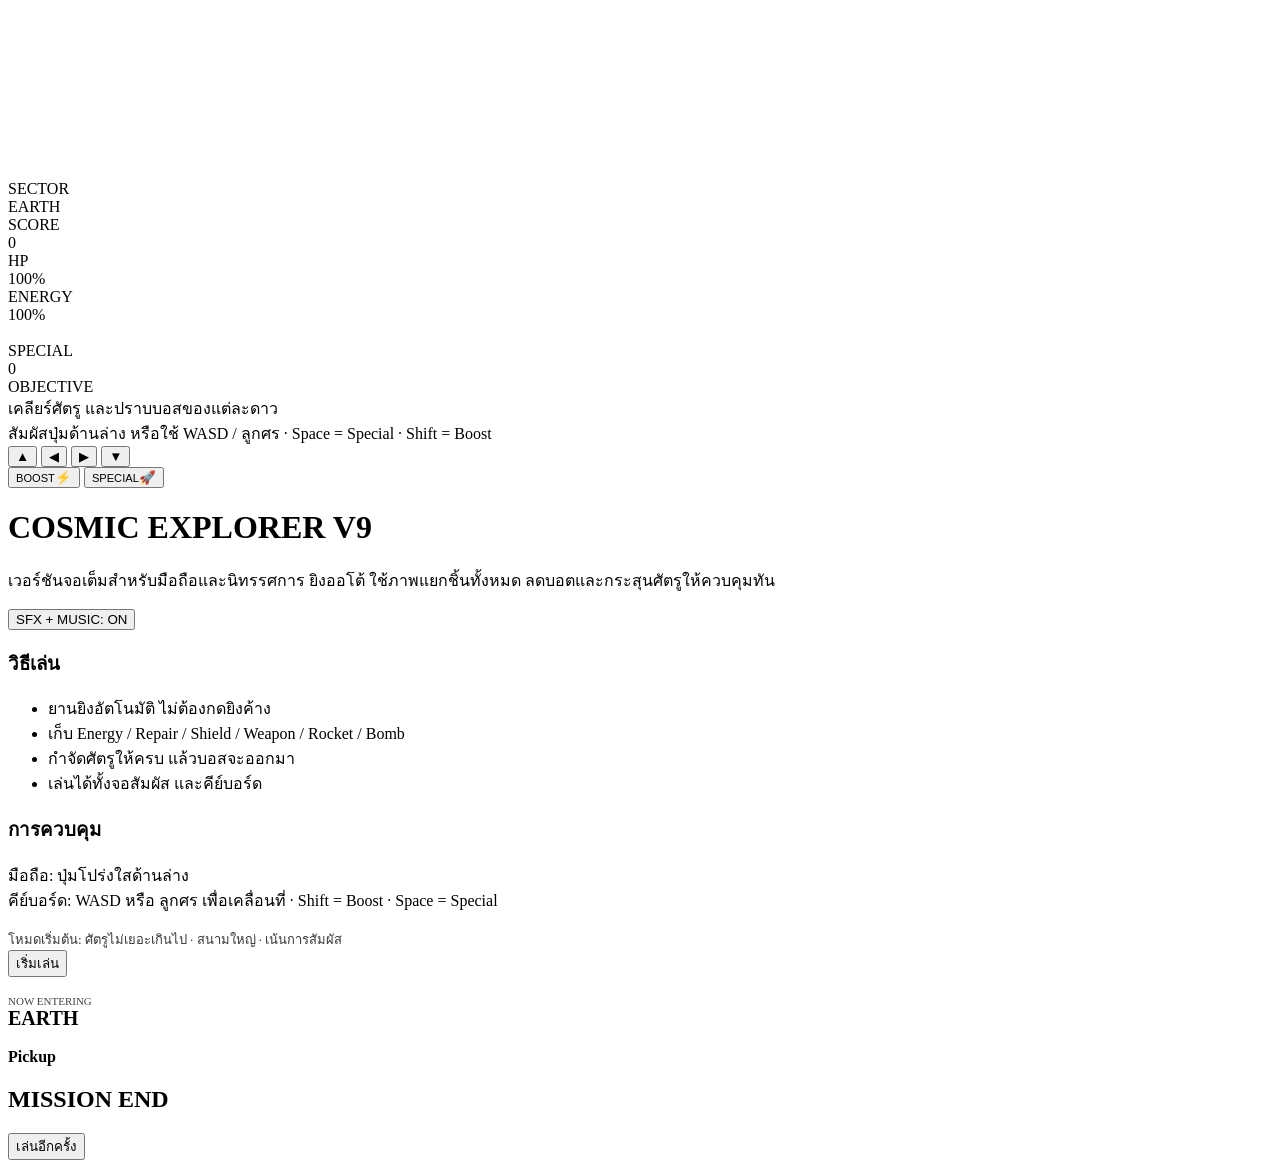
==== index-v9.html @ cc1d4a32 "v9: add mobile game preview shell" ====
<!doctype html>
<html lang="th">
<head>
<meta charset="utf-8">
<meta name="viewport" content="width=device-width,initial-scale=1,viewport-fit=cover,user-scalable=no">
<meta name="theme-color" content="#040814">
<title>COSMIC EXPLORER V9</title>
<link rel="stylesheet" href="styles-v9.css">
</head>
<body>
<div id="app">
  <canvas id="game"></canvas>

  <div id="topHud" class="panel hidden">
    <div class="hud compact"><img id="sectorIcon" alt=""><div><div class="label">SECTOR</div><div class="value" id="sectorText">EARTH</div></div></div>
    <div class="hud compact"><div><div class="label">SCORE</div><div class="value" id="scoreText">0</div></div></div>
    <div class="hud compact meter"><div style="width:100%"><div class="label">HP</div><div class="value" id="hpText">100%</div><div class="bar"><div id="hpFill" class="fill hp" style="width:100%"></div></div></div></div>
    <div class="hud compact meter"><div style="width:100%"><div class="label">ENERGY</div><div class="value" id="energyText">100%</div><div class="bar"><div id="energyFill" class="fill" style="width:100%"></div></div></div></div>
    <div class="hud compact"><img id="specialIcon" alt=""><div><div class="label">SPECIAL</div><div class="value" id="specialText">0</div></div></div>
    <div id="objective" class="hud compact"><div><div class="label">OBJECTIVE</div><div class="value" id="objectiveText">เคลียร์ศัตรู และปราบบอสของแต่ละดาว</div></div></div>
  </div>

  <div id="hint">สัมผัสปุ่มด้านล่าง หรือใช้ WASD / ลูกศร · Space = Special · Shift = Boost</div>

  <div id="controls" class="hidden">
    <div class="control-cluster">
      <div class="dpad">
        <button class="ctrl-btn" id="up">▲</button>
        <button class="ctrl-btn" id="left">◀</button>
        <button class="ctrl-btn" id="right">▶</button>
        <button class="ctrl-btn" id="down">▼</button>
      </div>
    </div>
    <div class="control-cluster actions">
      <button id="boostBtn" class="action-btn"><small>BOOST</small><b>⚡</b></button>
      <button id="specialBtn" class="action-btn"><small>SPECIAL</small><b id="specialBtnType">🚀</b></button>
    </div>
  </div>

  <div id="home">
    <div class="home-card">
      <div class="headline">
        <div class="brand">
          <h1>COSMIC EXPLORER V9</h1>
          <p>เวอร์ชันจอเต็มสำหรับมือถือและนิทรรศการ ยิงออโต้ ใช้ภาพแยกชิ้นทั้งหมด ลดบอตและกระสุนศัตรูให้ควบคุมทัน</p>
        </div>
        <button id="soundBtn" class="btn secondary">SFX + MUSIC: ON</button>
      </div>
      <div class="route-icons" id="routeIcons"></div>
      <div class="ship-select" id="shipSelect"></div>
      <div class="info-row">
        <div class="info-box">
          <h3>วิธีเล่น</h3>
          <ul>
            <li>ยานยิงอัตโนมัติ ไม่ต้องกดยิงค้าง</li>
            <li>เก็บ Energy / Repair / Shield / Weapon / Rocket / Bomb</li>
            <li>กำจัดศัตรูให้ครบ แล้วบอสจะออกมา</li>
            <li>เล่นได้ทั้งจอสัมผัส และคีย์บอร์ด</li>
          </ul>
        </div>
        <div class="info-box">
          <h3>การควบคุม</h3>
          <p>มือถือ: ปุ่มโปร่งใสด้านล่าง<br>คีย์บอร์ด: WASD หรือ ลูกศร เพื่อเคลื่อนที่ · Shift = Boost · Space = Special</p>
        </div>
      </div>
      <div class="start-row">
        <div style="opacity:.78;font-size:13px">โหมดเริ่มต้น: ศัตรูไม่เยอะเกินไป · สนามใหญ่ · เน้นการสัมผัส</div>
        <button id="startBtn" class="btn">เริ่มเล่น</button>
      </div>
    </div>
  </div>

  <div id="sectorBanner" class="hidden"><div class="banner-inner"><img id="bannerImg" alt=""><div><div style="font-size:11px;opacity:.74">NOW ENTERING</div><div id="bannerText" style="font-size:20px;font-weight:900">EARTH</div></div></div></div>
  <div id="toast" class="hidden"><div class="toast-inner"><img id="toastImg" alt=""><div id="toastText" style="font-weight:800">Pickup</div></div></div>
  <div id="gameOver" class="hidden"><div class="over-card"><h2 id="gameOverTitle">MISSION END</h2><p id="summary"></p><button id="restartBtn" class="btn">เล่นอีกครั้ง</button></div></div>
</div>
<script src="assets/v9/enemy1.js"></script>
<script src="assets/v9/enemy2.js"></script>
<script src="assets/v9/enemy3.js"></script>
<script src="assets/v9/enemy4.js"></script>
<script src="assets/v9/boss1.js"></script>
<script src="assets/v9/boss2.js"></script>
<script src="assets/v9/boss3.js"></script>
<script src="assets/v9/boss4.js"></script>
<script src="assets/v9/planet-earth.js"></script>
<script src="assets/v9/planet-moon.js"></script>
<script src="assets/v9/planet-mars.js"></script>
<script src="assets/v9/planet-hole.js"></script>
<script src="assets/v9/pickup-energy.js"></script>
<script src="assets/v9/pickup-repair.js"></script>
<script src="assets/v9/pickup-shield.js"></script>
<script src="assets/v9/pickup-weapon.js"></script>
<script src="assets/v9/pickup-rocket.js"></script>
<script src="assets/v9/pickup-bomb.js"></script>
<script src="app-v9.js"></script>
</body>
</html>
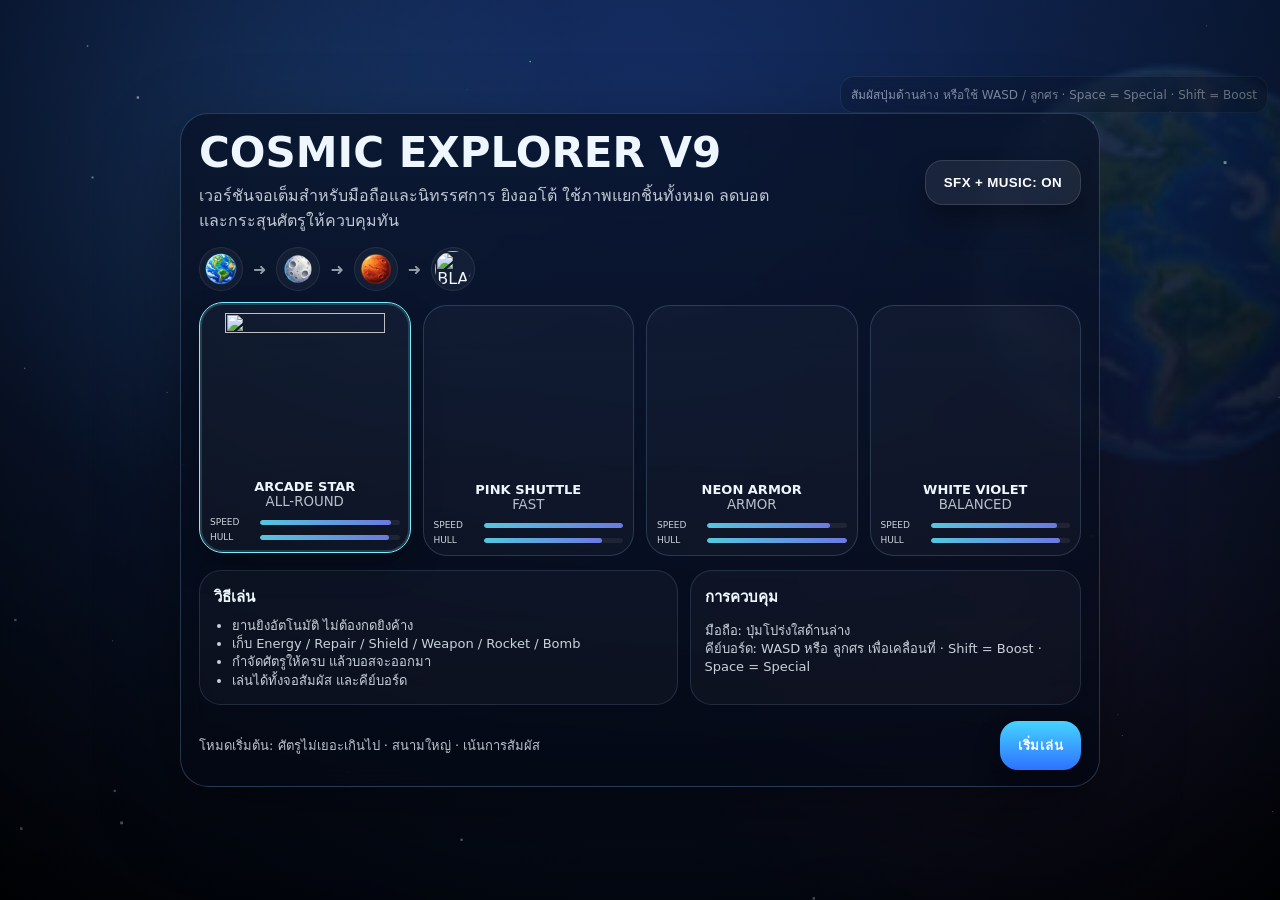
==== commit f659b9de: "v9: wire runtime chunks into staging page" ====
--- a/index-v9.html
+++ b/index-v9.html
@@ -92,6 +92,13 @@
 <script src="assets/v9/pickup-weapon.js"></script>
 <script src="assets/v9/pickup-rocket.js"></script>
 <script src="assets/v9/pickup-bomb.js"></script>
+<script src="app-v9-01.js"></script>
+<script src="app-v9-02.js"></script>
+<script src="app-v9-03.js"></script>
+<script src="app-v9-04.js"></script>
+<script src="app-v9-05.js"></script>
+<script src="app-v9-06.js"></script>
+<script src="app-v9-07.js"></script>
 <script src="app-v9.js"></script>
 </body>
 </html>
--- a/styles-v9.css
+++ b/styles-v9.css
@@ -0,0 +1,90 @@
+:root{
+  --bg:#040814; --panel:rgba(8,18,42,.45); --line:rgba(132,196,255,.25); --text:#eef7ff; --cyan:#64e6ff; --pink:#ff59c7; --orange:#ffb23f; --danger:#ff5577;
+}
+*{box-sizing:border-box;-webkit-tap-highlight-color:transparent}
+html,body{margin:0;height:100%;overflow:hidden;background:#000;color:var(--text);font-family:Inter,system-ui,-apple-system,Segoe UI,Roboto,sans-serif}
+body{touch-action:none}
+#app{position:fixed;inset:0;background:radial-gradient(circle at 50% 10%,#11306a 0,#060d23 40%,#02050c 100%)}
+canvas{position:absolute;inset:0;width:100%;height:100%}
+.hidden{display:none!important}
+.panel{position:absolute;left:0;right:0;display:flex;justify-content:center;pointer-events:none;z-index:5}
+#topHud{top:0;padding:calc(env(safe-area-inset-top) + 8px) 10px 0;gap:8px;align-items:flex-start;flex-wrap:wrap}
+.hud{pointer-events:auto;display:flex;align-items:center;gap:8px;padding:8px 10px;border-radius:16px;background:linear-gradient(180deg,rgba(10,24,53,.65),rgba(6,12,28,.45));backdrop-filter:blur(10px);border:1px solid var(--line);box-shadow:0 12px 30px rgba(0,0,0,.25)}
+.hud.compact{padding:6px 10px}
+.hud img{width:24px;height:24px;object-fit:contain}
+.hud .label{font-size:11px;opacity:.72;line-height:1}
+.hud .value{font-size:15px;font-weight:800;line-height:1.1}
+.meter{min-width:116px}
+.bar{width:100%;height:8px;border-radius:999px;background:rgba(255,255,255,.1);overflow:hidden;margin-top:3px}
+.fill{height:100%;border-radius:999px;background:linear-gradient(90deg,#59ffe8,#4a9fff)}
+.fill.hp{background:linear-gradient(90deg,#ff697f,#ffb35d)}
+.fill.special{background:linear-gradient(90deg,#ffd56a,#ff5dc8)}
+#objective{max-width:min(54vw,320px)}
+#objective .value{font-size:13px}
+#controls{position:absolute;left:0;right:0;bottom:0;z-index:6;padding:0 14px calc(env(safe-area-inset-bottom) + 14px);display:flex;justify-content:space-between;align-items:end;pointer-events:none}
+.control-cluster{display:flex;gap:12px;align-items:end;pointer-events:auto}
+.dpad{position:relative;width:156px;height:156px}
+.ctrl-btn{position:absolute;width:52px;height:52px;border-radius:18px;border:1px solid rgba(154,214,255,.28);background:linear-gradient(180deg,rgba(11,25,58,.62),rgba(8,12,24,.4));color:#fff;font-size:23px;font-weight:800;box-shadow:0 12px 24px rgba(0,0,0,.28);backdrop-filter:blur(10px);touch-action:none}
+.ctrl-btn:active,.ctrl-btn.on{transform:scale(.96);background:linear-gradient(180deg,rgba(40,84,173,.9),rgba(18,38,84,.8))}
+#up{left:52px;top:0} #left{left:0;top:52px} #right{right:0;top:52px} #down{left:52px;bottom:0}
+.actions{display:flex;gap:10px;align-items:center}
+.action-btn{width:72px;height:72px;border-radius:999px;border:1px solid rgba(255,255,255,.18);color:#fff;display:flex;flex-direction:column;align-items:center;justify-content:center;gap:2px;font-weight:800;box-shadow:0 16px 30px rgba(0,0,0,.3);backdrop-filter:blur(10px);touch-action:none}
+.action-btn small{font-size:10px;opacity:.8;line-height:1}
+.action-btn b{font-size:12px;line-height:1.1}
+#boostBtn{background:radial-gradient(circle at 35% 25%,#9ef8ff,#47bbff 46%,#1974c8 100%)}
+#specialBtn{background:radial-gradient(circle at 35% 25%,#ffe89f,#ffae57 44%,#ff4ba7 100%)}
+#home,#gameOver,#toast,#sectorBanner{position:absolute;inset:0;display:flex;align-items:center;justify-content:center;z-index:10}
+#home{background:radial-gradient(circle at 50% 20%,rgba(70,121,255,.18),rgba(0,0,0,.72));padding:24px}
+.home-card{width:min(100%,920px);background:linear-gradient(180deg,rgba(8,17,38,.76),rgba(4,8,20,.72));border:1px solid rgba(154,214,255,.22);border-radius:28px;backdrop-filter:blur(14px);padding:18px 18px 16px;box-shadow:0 28px 80px rgba(0,0,0,.42)}
+.headline{display:flex;gap:16px;align-items:center;justify-content:space-between;flex-wrap:wrap}
+.brand h1{margin:0;font-size:clamp(24px,4.4vw,42px);line-height:1.02}
+.brand p{margin:8px 0 0;opacity:.8;max-width:580px}
+.route-icons{display:flex;gap:10px;align-items:center;flex-wrap:wrap;margin:14px 0}
+.route-icons img{width:44px;height:44px;object-fit:contain;border-radius:999px;background:rgba(255,255,255,.04);padding:3px;border:1px solid rgba(255,255,255,.08)}
+.ship-select{display:grid;grid-template-columns:repeat(4,minmax(0,1fr));gap:12px;margin:14px 0}
+.ship-card{border:1px solid rgba(154,214,255,.18);border-radius:24px;padding:10px;background:rgba(255,255,255,.03);cursor:pointer;transition:.2s transform,.2s border-color}
+.ship-card.active{border-color:#7cecff;box-shadow:0 0 0 2px rgba(124,236,255,.18) inset,0 14px 30px rgba(0,0,0,.26);transform:translateY(-3px);animation:selectedPulse 1.8s ease-in-out infinite}
+@keyframes selectedPulse{50%{box-shadow:0 0 0 2px rgba(124,236,255,.25) inset,0 18px 38px rgba(65,201,255,.15)}}
+.ship-card img{display:block;width:min(100%,160px);aspect-ratio:1/1;object-fit:contain;margin:0 auto}
+.ship-card strong{display:block;text-align:center;font-size:13px;margin-top:6px}
+.ship-card small{display:block;text-align:center;opacity:.76}.mini-stats{display:grid;gap:5px;margin-top:8px}.mini-stat{display:grid;grid-template-columns:44px 1fr;gap:6px;align-items:center;font-size:9px;opacity:.85}.mini-stat i{height:5px;border-radius:999px;background:rgba(255,255,255,.08);overflow:hidden}.mini-stat i b{display:block;height:100%;background:linear-gradient(90deg,#64e6ff,#7d8bff);border-radius:999px}
+.info-row{display:grid;grid-template-columns:1.1fr .9fr;gap:12px;margin-top:12px}
+.info-box{border-radius:22px;padding:14px;background:rgba(255,255,255,.03);border:1px solid rgba(154,214,255,.14)}
+.info-box h3{margin:0 0 8px;font-size:15px}
+.info-box p,.info-box li{opacity:.84;font-size:13px;line-height:1.4}
+.info-box ul{margin:0;padding-left:18px}
+.start-row{display:flex;justify-content:space-between;align-items:center;gap:12px;flex-wrap:wrap;margin-top:16px}
+.btn{border:0;border-radius:18px;padding:14px 18px;color:#fff;background:linear-gradient(180deg,#46d4ff,#2d72ff);font-weight:900;letter-spacing:.03em;box-shadow:0 16px 28px rgba(0,0,0,.28)}
+.btn.secondary{background:rgba(255,255,255,.07);border:1px solid rgba(255,255,255,.12)}
+#gameOver{background:rgba(0,0,0,.52);padding:24px}
+.over-card{background:rgba(4,11,26,.92);border:1px solid rgba(154,214,255,.16);border-radius:26px;padding:20px;min-width:min(92vw,420px);text-align:center;box-shadow:0 28px 80px rgba(0,0,0,.4)}
+.over-card h2{margin:0 0 8px;font-size:32px}
+.over-card p{opacity:.8;margin:8px 0}
+#toast{pointer-events:none;align-items:flex-start;padding-top:calc(env(safe-area-inset-top) + 84px)}
+#toast .toast-inner,#sectorBanner .banner-inner{background:rgba(7,13,28,.78);backdrop-filter:blur(10px);border:1px solid rgba(154,214,255,.24);padding:12px 16px;border-radius:18px;box-shadow:0 16px 34px rgba(0,0,0,.28);display:flex;align-items:center;gap:10px}
+#toast img,#sectorBanner img{width:36px;height:36px;object-fit:contain}
+#sectorBanner{pointer-events:none;align-items:flex-start;padding-top:calc(env(safe-area-inset-top) + 86px)}
+#hint{position:absolute;right:12px;top:calc(env(safe-area-inset-top) + 76px);z-index:6;padding:8px 10px;border-radius:14px;background:rgba(5,9,20,.45);border:1px solid rgba(154,214,255,.16);font-size:12px;opacity:.8;backdrop-filter:blur(8px)}
+@media (max-width: 900px){
+  .ship-select{grid-template-columns:repeat(2,minmax(0,1fr))}
+  .info-row{grid-template-columns:1fr}
+}
+@media (max-width: 680px){
+  #topHud{justify-content:flex-start;padding-left:8px;padding-right:8px;gap:6px}
+  .hud{padding:6px 8px;border-radius:14px;gap:6px}
+  .hud .value{font-size:13px}
+  .hud .label{font-size:10px}
+  .meter{min-width:92px}
+  .hud img{width:20px;height:20px}
+  #objective{display:none}
+  .home-card{padding:16px}
+  .brand h1{font-size:28px}
+  .brand p{font-size:13px}
+  #controls{padding-left:10px;padding-right:10px}
+  .dpad{width:136px;height:136px}
+  .ctrl-btn{width:46px;height:46px;border-radius:16px;font-size:20px}
+  #up{left:45px} #left{top:45px} #right{top:45px} #down{left:45px}
+  .action-btn{width:66px;height:66px}
+  .action-btn b{font-size:11px}
+  #hint{display:none}
+}
